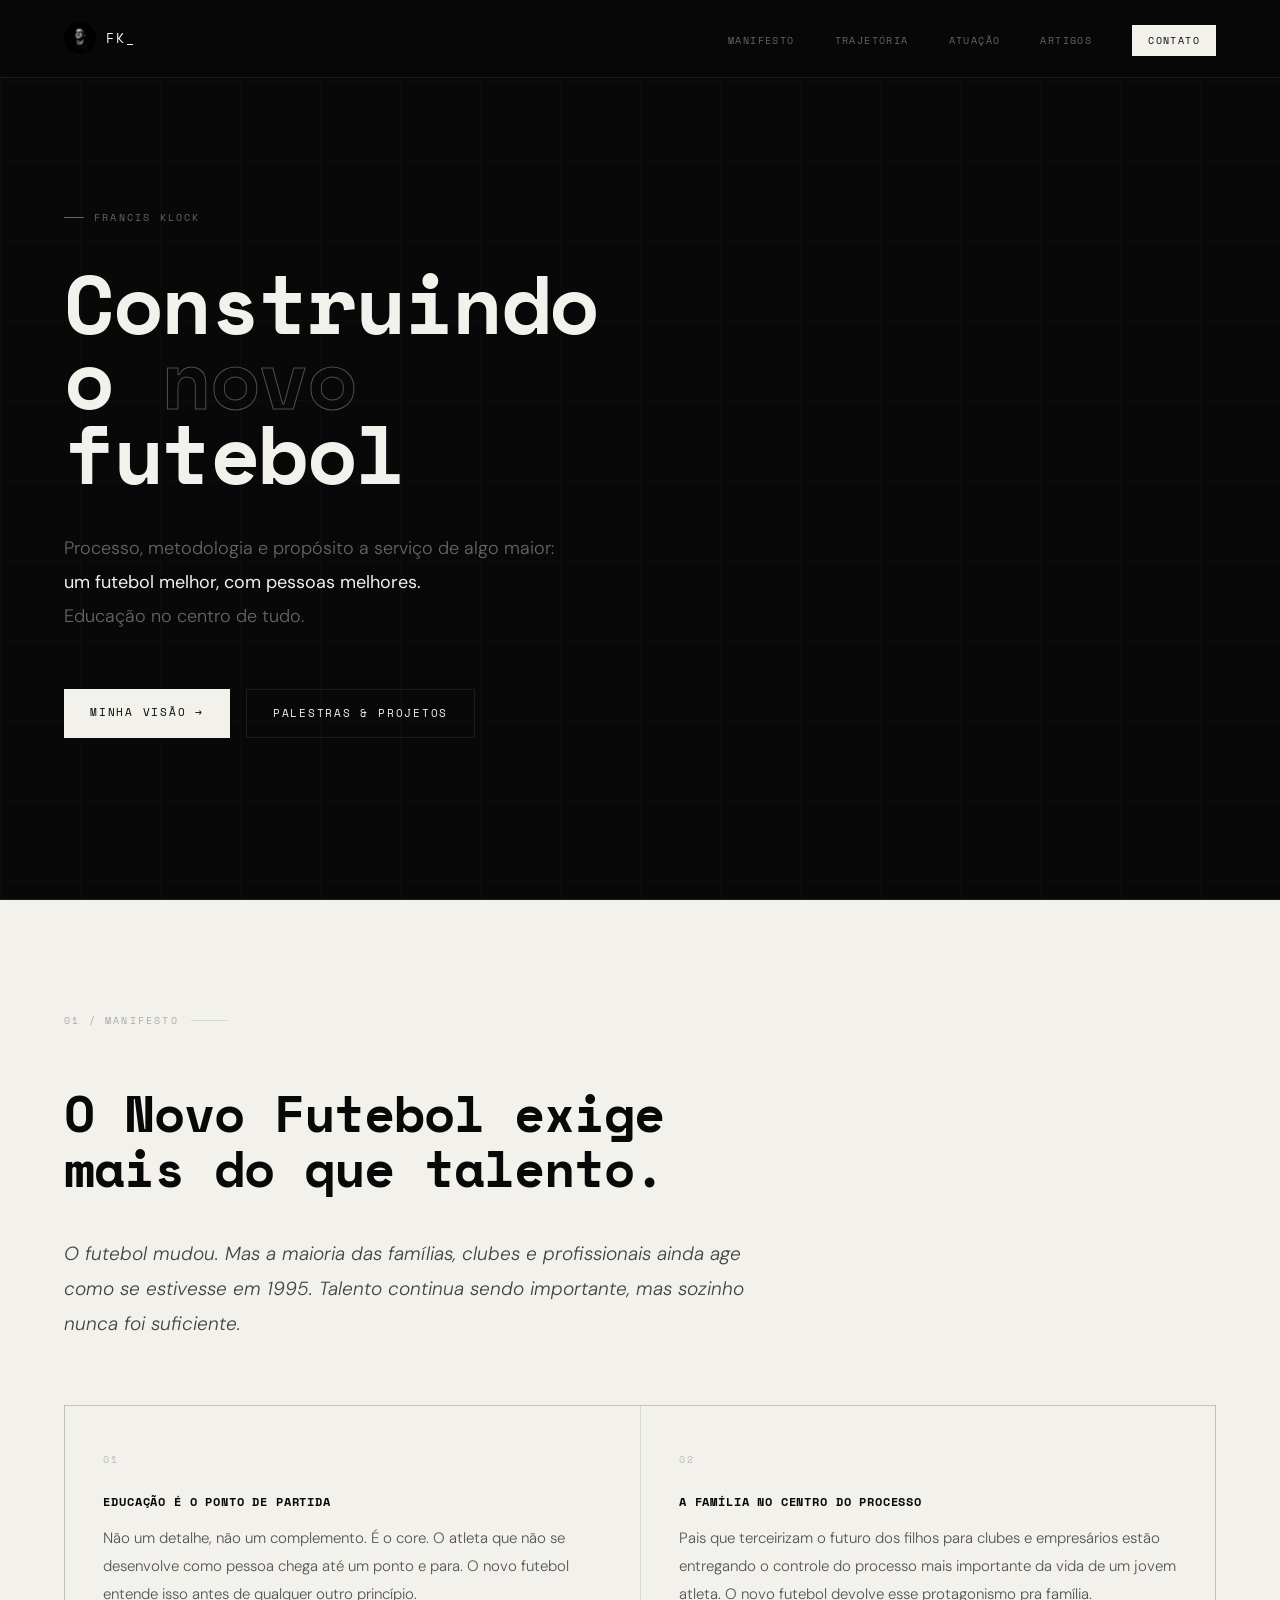
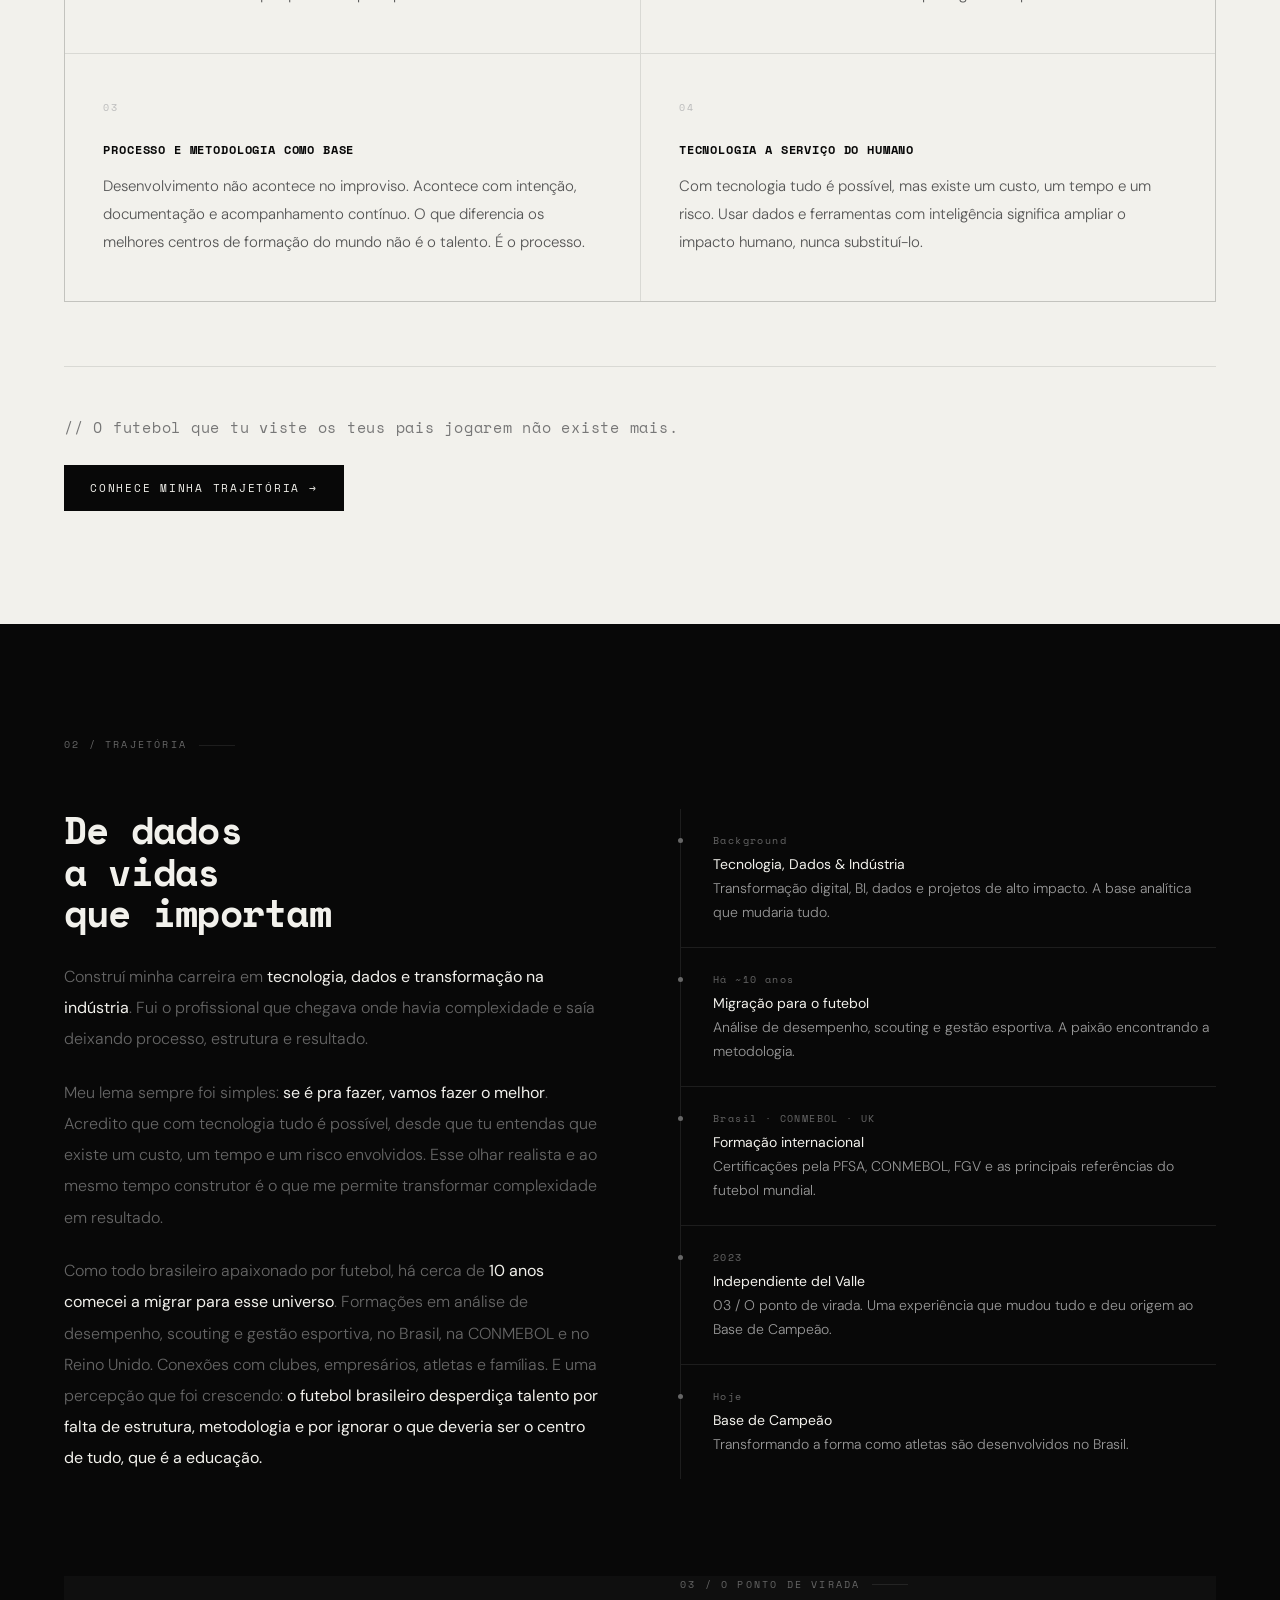
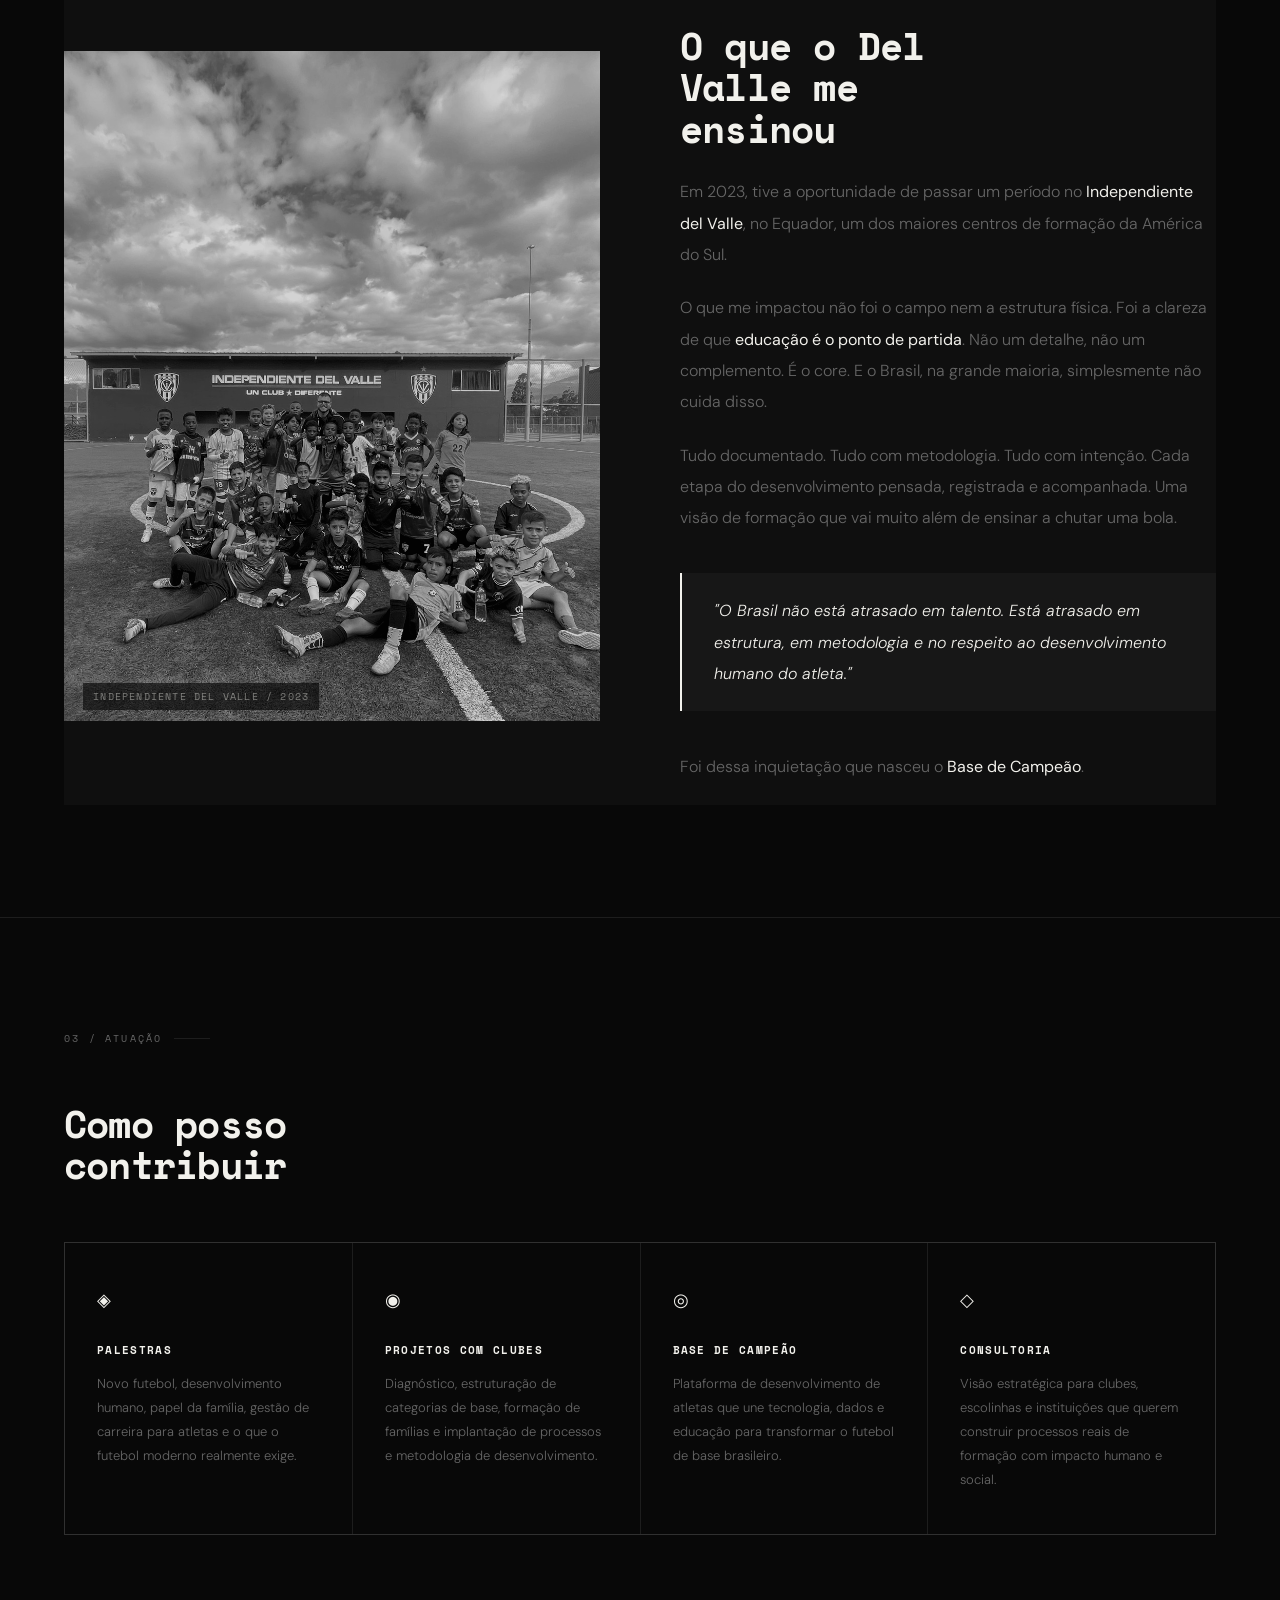
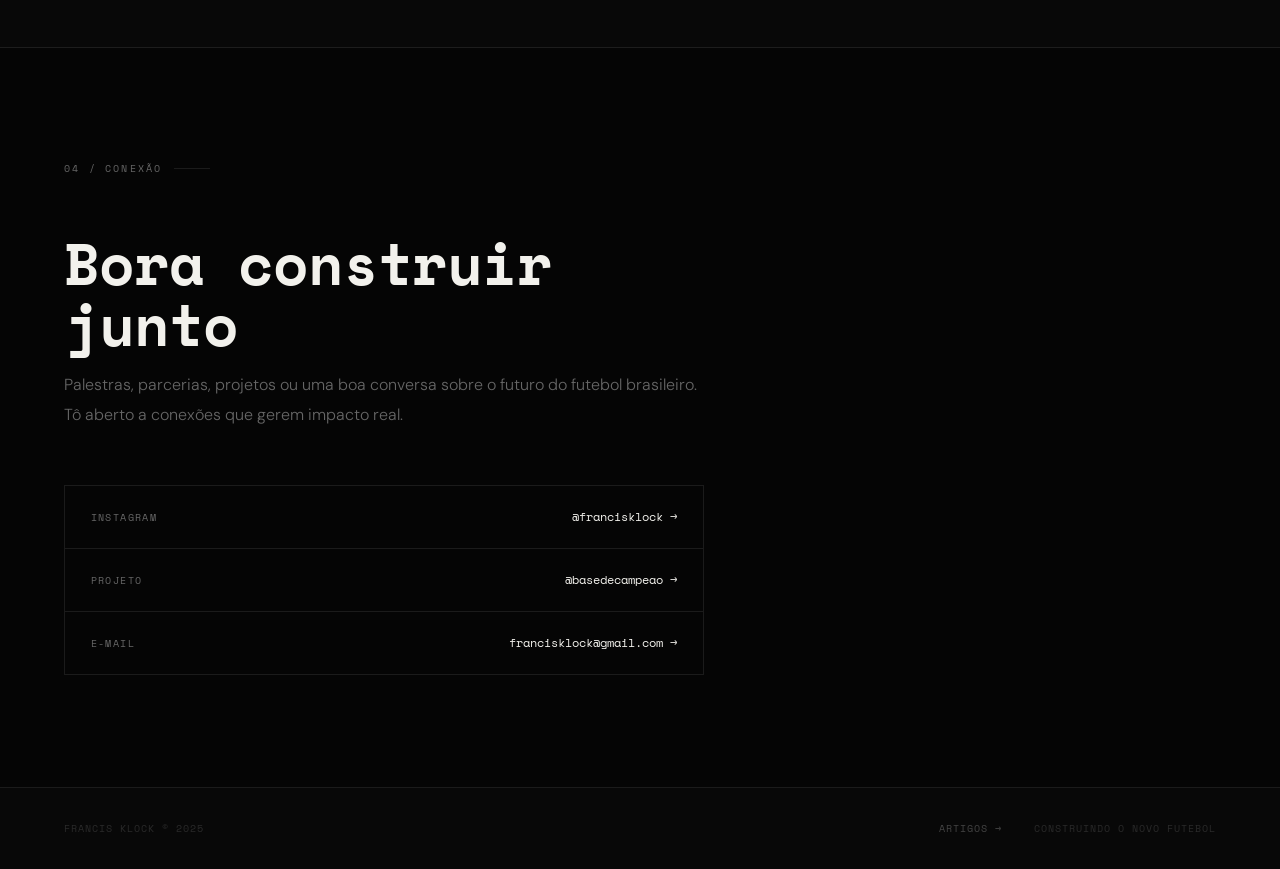
==== index.html @ 076a30e1 "Add files via upload" ====
<!DOCTYPE html>
<html lang="pt-BR">
<head>
<meta charset="UTF-8">
<meta name="description" content="Francis Klock é referência em Novo Futebol, desenvolvimento de atletas e categorias de base no Brasil. Palestrante, consultor e fundador do Base de Campeão.">
<meta name="keywords" content="novo futebol, futebol de base, categorias de base, desenvolvimento de atletas, formação de atletas, futebol base brasil, Base de Campeão, Francis Klock, palestrante futebol, consultor futebol base">
<meta name="author" content="Francis Klock">
<meta name="robots" content="index, follow">
<meta name="language" content="pt-BR">
<link rel="canonical" href="https://francisklock.com">

<!-- Open Graph -->
<meta property="og:type" content="website">
<meta property="og:url" content="https://francisklock.com">
<meta property="og:title" content="Francis Klock | Novo Futebol, Categorias de Base e Desenvolvimento de Atletas">
<meta property="og:description" content="Referência em Novo Futebol no Brasil. Palestrante, consultor e fundador do Base de Campeão. Processo, metodologia e educação no centro da formação de atletas.">
<meta property="og:locale" content="pt_BR">
<meta property="og:site_name" content="Francis Klock">

<!-- Twitter Card -->
<meta name="twitter:card" content="summary_large_image">
<meta name="twitter:title" content="Francis Klock | Novo Futebol">
<meta name="twitter:description" content="Referência em Novo Futebol no Brasil. Palestrante, consultor e fundador do Base de Campeão.">
<meta name="twitter:site" content="@francisklock">

<!-- Schema.org structured data -->
<script type="application/ld+json">
{
  "@context": "https://schema.org",
  "@type": "Person",
  "name": "Francis Klock",
  "url": "https://francisklock.com",
  "sameAs": [
    "https://www.instagram.com/francisklock",
    "https://www.instagram.com/basedecampeao"
  ],
  "jobTitle": "Especialista em Novo Futebol e Desenvolvimento de Atletas",
  "description": "Referência em Novo Futebol, categorias de base e formação de atletas no Brasil. Fundador do Base de Campeão.",
  "knowsAbout": [
    "Novo Futebol",
    "Futebol de Base",
    "Categorias de Base",
    "Desenvolvimento de Atletas",
    "Formação Humana no Esporte",
    "Tecnologia no Futebol",
    "Scouting",
    "Análise de Desempenho"
  ],
  "founder": {
    "@type": "Organization",
    "name": "Base de Campeão",
    "url": "https://www.instagram.com/basedecampeao"
  }
}
</script>
<meta name="viewport" content="width=device-width, initial-scale=1.0">
<title>Francis Klock | Novo Futebol, Categorias de Base e Desenvolvimento de Atletas</title>
<link rel="icon" type="image/png" href="[data-uri]">
<link href="https://fonts.googleapis.com/css2?family=Space+Mono:wght@400;700&family=DM+Sans:ital,wght@0,300;0,400;0,500;1,300&display=swap" rel="stylesheet">
<style>
*,*::before,*::after{margin:0;padding:0;box-sizing:border-box}
:root{
  --black:#080808;--off:#0f0f0f;--white:#f2f1ec;
  --gray:#666;--lgray:#999;--border:rgba(242,241,236,0.09);
  --mono:"Space Mono",monospace;--sans:"DM Sans",sans-serif
}
html{scroll-behavior:smooth}
body{background:var(--black);color:var(--white);font-family:var(--sans);font-weight:300;line-height:1.7;overflow-x:hidden}

/* NAV */
nav{position:fixed;top:0;left:0;right:0;z-index:100;display:flex;justify-content:space-between;align-items:center;padding:1.4rem 4rem;border-bottom:0.5px solid var(--border);backdrop-filter:blur(16px);background:rgba(8,8,8,0.9)}
.nav-logo{font-family:var(--mono);font-size:13px;letter-spacing:0.15em;color:var(--white);text-decoration:none}
.nav-links{display:flex;gap:2.5rem;list-style:none}
.nav-links a{font-family:var(--mono);font-size:10px;letter-spacing:0.14em;color:var(--gray);text-decoration:none;text-transform:uppercase;transition:color 0.2s}
.nav-links a:hover{color:var(--white)}
.nav-cta{font-family:var(--mono);font-size:10px;letter-spacing:0.14em;text-transform:uppercase;color:var(--black) !important;background:var(--white);padding:8px 16px;text-decoration:none;transition:opacity 0.2s}
.nav-cta:hover{opacity:0.85 !important}

/* HERO */
#hero{min-height:100vh;display:flex;flex-direction:column;justify-content:center;padding:8rem 4rem 5rem;border-bottom:0.5px solid var(--border);position:relative;overflow:hidden}
.hero-left{position:relative;z-index:2;max-width:780px}
.hero-tag{font-family:var(--mono);font-size:10px;letter-spacing:0.22em;color:var(--gray);text-transform:uppercase;margin-bottom:2.5rem;display:flex;align-items:center;gap:10px}
.hero-tag::before{content:"";display:inline-block;width:20px;height:0.5px;background:var(--gray)}
h1{font-family:var(--mono);font-size:clamp(3.2rem,6.5vw,7rem);font-weight:700;line-height:0.9;letter-spacing:-0.03em;margin-bottom:2.5rem}
h1 em{font-style:normal;color:transparent;-webkit-text-stroke:1px rgba(242,241,236,0.3)}
.hero-sub{font-size:18px;color:var(--gray);line-height:1.9;max-width:560px;margin-bottom:3.5rem}
.hero-sub strong{color:var(--white);font-weight:400}
.hero-actions{display:flex;gap:1rem;flex-wrap:wrap}
.btn-primary{font-family:var(--mono);font-size:11px;letter-spacing:0.16em;text-transform:uppercase;color:var(--black);background:var(--white);padding:14px 26px;text-decoration:none;transition:opacity 0.2s}
.btn-primary:hover{opacity:0.85}
.btn-secondary{font-family:var(--mono);font-size:11px;letter-spacing:0.16em;text-transform:uppercase;color:var(--white);background:transparent;padding:14px 26px;text-decoration:none;border:0.5px solid var(--border);transition:border-color 0.2s}
.btn-secondary:hover{border-color:rgba(242,241,236,0.35)}
.hero-grid-bg{position:absolute;top:0;left:0;right:0;bottom:0;opacity:0.035;background-image:linear-gradient(rgba(242,241,236,0.5) 1px,transparent 1px),linear-gradient(90deg,rgba(242,241,236,0.5) 1px,transparent 1px);background-size:80px 80px;z-index:1}

/* SECTIONS */
section{padding:7rem 4rem;border-bottom:0.5px solid var(--border)}
.label{font-family:var(--mono);font-size:10px;letter-spacing:0.22em;text-transform:uppercase;color:var(--gray);margin-bottom:3.5rem;display:flex;align-items:center;gap:12px}
.label::after{content:"";flex:0 0 36px;height:0.5px;background:var(--border)}
h2{font-family:var(--mono);font-size:clamp(1.8rem,3vw,2.8rem);font-weight:700;line-height:1.08;letter-spacing:-0.02em;color:var(--white)}

/* MANIFESTO */
#manifesto{background:var(--white);color:var(--black)}
#manifesto .label{color:#aaa}
#manifesto .label::after{background:rgba(0,0,0,0.1)}
#manifesto h2{color:var(--black);font-size:clamp(2rem,4vw,3.8rem);max-width:700px;margin-bottom:2.5rem}
.manifesto-lead{font-size:19px;color:#444;line-height:1.85;max-width:680px;margin-bottom:4rem;font-style:italic}
.manifesto-grid{display:grid;grid-template-columns:repeat(2,1fr);gap:1px;background:rgba(0,0,0,0.1);border:0.5px solid rgba(0,0,0,0.1)}
.m-item{background:var(--white);padding:2.8rem 2.4rem}
.m-item-num{font-family:var(--mono);font-size:10px;letter-spacing:0.18em;color:#bbb;margin-bottom:1.5rem}
.m-item-title{font-family:var(--mono);font-size:12px;font-weight:700;color:var(--black);margin-bottom:0.8rem;letter-spacing:0.07em;text-transform:uppercase}
.m-item-text{font-size:15px;color:#555;line-height:1.85}
.manifesto-cta{margin-top:4rem;padding-top:3rem;border-top:0.5px solid rgba(0,0,0,0.1)}
.manifesto-cta p{font-size:15px;color:#777;margin-bottom:1.5rem;font-family:var(--mono);letter-spacing:0.05em}
.btn-dark{font-family:var(--mono);font-size:11px;letter-spacing:0.16em;text-transform:uppercase;color:var(--white);background:var(--black);padding:14px 26px;text-decoration:none;display:inline-block;transition:opacity 0.2s}
.btn-dark:hover{opacity:0.8}

/* HISTORIA */
#historia .outer{display:grid;grid-template-columns:1fr 1fr;gap:5rem;align-items:start}
#historia p{font-size:16px;color:var(--gray);line-height:1.95;margin-bottom:1.4rem}
#historia p strong{color:var(--white);font-weight:400}
.timeline{display:flex;flex-direction:column;border-left:0.5px solid var(--border)}
.tl-item{padding:1.4rem 0 1.4rem 2rem;position:relative;border-bottom:0.5px solid var(--border)}
.tl-item:last-child{border-bottom:none}
.tl-item::before{content:"";position:absolute;left:-3px;top:1.8rem;width:5px;height:5px;background:var(--gray);border-radius:50%}
.tl-year{font-family:var(--mono);font-size:10px;letter-spacing:0.14em;color:var(--gray);margin-bottom:0.3rem}
.tl-text{font-size:14px;color:var(--lgray);line-height:1.7}
.tl-text strong{color:var(--white);font-weight:400}

/* DEL VALLE */
#delvalle{background:var(--off)}
#delvalle .inner{display:grid;grid-template-columns:1fr 1fr;gap:5rem;align-items:center}
#delvalle p{font-size:16px;color:var(--gray);line-height:1.95;margin-bottom:1.4rem}
#delvalle p strong{color:var(--white);font-weight:400}
.photo-wrap{position:relative;overflow:hidden}
.photo-wrap img{width:100%;aspect-ratio:4/5;object-fit:cover;object-position:center;filter:grayscale(100%) contrast(1.08);opacity:0.82}
.photo-caption{position:absolute;bottom:1.2rem;left:1.2rem;font-family:var(--mono);font-size:10px;letter-spacing:0.12em;color:rgba(242,241,236,0.45);text-transform:uppercase;background:rgba(8,8,8,0.65);padding:5px 10px}
.quote-block{border-left:2px solid var(--white);padding:1.4rem 2rem;margin:2.5rem 0;background:rgba(242,241,236,0.03)}
.quote-block p{font-size:17px;color:var(--white) !important;line-height:1.75;font-style:italic;margin:0 !important}

/* ATUAÇÃO */
#atuacao .cards{display:grid;grid-template-columns:repeat(4,1fr);gap:1px;background:var(--border);border:0.5px solid var(--border);margin-top:3.5rem}
.card{background:var(--black);padding:2.6rem 2rem;transition:background 0.2s}
.card:hover{background:var(--off)}
.card-ico{font-size:18px;margin-bottom:1.6rem}
.card-title{font-family:var(--mono);font-size:11px;font-weight:700;letter-spacing:0.12em;text-transform:uppercase;color:var(--white);margin-bottom:0.8rem}
.card-text{font-size:13px;color:var(--gray);line-height:1.85}

/* ARTIGOS */
#artigos .inner-top{display:flex;justify-content:space-between;align-items:flex-end;margin-bottom:3.5rem}
#artigos .inner-top h2{margin:0}
.articles-grid{display:grid;grid-template-columns:repeat(3,1fr);gap:1px;background:var(--border);border:0.5px solid var(--border)}
.article-card{background:var(--black);padding:2.4rem 2rem;transition:background 0.2s;text-decoration:none;display:block}
.article-card:hover{background:var(--off)}
.article-tag{font-family:var(--mono);font-size:10px;letter-spacing:0.14em;text-transform:uppercase;color:var(--gray);margin-bottom:1.2rem}
.article-title{font-family:var(--mono);font-size:13px;font-weight:700;color:var(--white);line-height:1.4;margin-bottom:1rem;letter-spacing:-0.01em}
.article-excerpt{font-size:13px;color:var(--gray);line-height:1.8}
.article-footer{display:flex;justify-content:space-between;align-items:center;margin-top:1.5rem;padding-top:1.2rem;border-top:0.5px solid var(--border)}
.article-date{font-family:var(--mono);font-size:10px;color:var(--gray);letter-spacing:0.1em}
.article-arrow{font-size:14px;color:var(--gray)}
.articles-empty{grid-column:1/-1;padding:4rem 2rem;text-align:center}
.articles-empty p{font-family:var(--mono);font-size:11px;letter-spacing:0.14em;color:var(--gray);text-transform:uppercase;margin-bottom:1.5rem}
.btn-outline{font-family:var(--mono);font-size:11px;letter-spacing:0.16em;text-transform:uppercase;color:var(--white);border:0.5px solid var(--border);padding:12px 22px;text-decoration:none;display:inline-block;transition:border-color 0.2s}
.btn-outline:hover{border-color:rgba(242,241,236,0.35)}

/* CONTATO */
#contato{background:#050505}
#contato .inner{max-width:640px}
#contato h2{font-size:clamp(2.2rem,4.5vw,4rem);margin-bottom:1rem;line-height:1.05}
#contato .sub{font-size:16px;color:var(--gray);margin-bottom:3.5rem;line-height:1.85}
.links-box{border:0.5px solid var(--border)}
.c-link{display:flex;justify-content:space-between;align-items:center;padding:1.3rem 1.6rem;border-bottom:0.5px solid var(--border);text-decoration:none;transition:background 0.15s}
.c-link:last-child{border-bottom:none}
.c-link:hover{background:rgba(242,241,236,0.04)}
.c-label{font-family:var(--mono);font-size:10px;letter-spacing:0.14em;text-transform:uppercase;color:var(--gray)}
.c-val{font-family:var(--mono);font-size:12px;color:var(--white);display:flex;align-items:center;gap:8px}

/* FOOTER */
footer{padding:2rem 4rem;display:flex;justify-content:space-between;align-items:center}
footer p{font-family:var(--mono);font-size:10px;letter-spacing:0.1em;color:#2a2a2a;text-transform:uppercase}

/* TERMINAL */
.terminal{background:#0d0d0d;border:0.5px solid var(--border);padding:2rem;font-family:var(--mono);font-size:12px;line-height:2.1}
.t-line{display:flex;gap:1rem}
.t-p{color:#2a2a2a}.t-c{color:#555}.t-o{color:var(--gray);padding-left:1.2rem}.t-hi{color:var(--white)}
@keyframes blink{0%,100%{opacity:1}50%{opacity:0}}
.cursor{display:inline-block;width:2px;height:1em;background:var(--white);vertical-align:middle;animation:blink 1s step-end infinite;margin-left:3px}

/* ANIMATIONS */
@keyframes fadeUp{from{opacity:0;transform:translateY(22px)}to{opacity:1;transform:translateY(0)}}
.fu{opacity:0;animation:fadeUp 0.75s ease forwards}
.d1{animation-delay:0.1s}.d2{animation-delay:0.28s}.d3{animation-delay:0.45s}.d4{animation-delay:0.6s}.d5{animation-delay:0.75s}
</style>
</head>
<body>

<!-- NAV -->
<nav>
  <a href="#" class="nav-logo" style="display:flex;align-items:center;gap:10px"><img src="[data-uri]" style="width:32px;height:32px;border-radius:50%;object-fit:cover;filter:grayscale(100%)" alt="Francis Klock | Especialista em Novo Futebol e Categorias de Base">FK_</a>
  <ul class="nav-links">
    <li><a href="#manifesto">Manifesto</a></li>
    <li><a href="#historia">Trajetória</a></li>
    <li><a href="#atuacao">Atuação</a></li>
    <li><a href="artigos.html" target="_blank">Artigos</a></li>
    <li><a href="#contato" class="nav-cta">Contato</a></li>
  </ul>
</nav>

<!-- HERO -->
<section id="hero">
  <div class="hero-grid-bg"></div>
  <div class="hero-left">
    <div class="hero-tag fu d1">Francis Klock</div>
    <h1 class="fu d2">Construindo<br>o <em>novo</em><br>futebol<span style="position:absolute;opacity:0;pointer-events:none;font-size:0"> | categorias de base | futebol de base | desenvolvimento de atletas</span></h1>
    <p class="hero-sub fu d3">
      Processo, metodologia e propósito a serviço de algo maior:<br>
      <strong>um futebol melhor, com pessoas melhores.</strong><br>
      Educação no centro de tudo.
    </p>
    <div class="hero-actions fu d4">
      <a href="#manifesto" class="btn-primary">Minha visão &rarr;</a>
      <a href="#contato" class="btn-secondary">Palestras & Projetos</a>
    </div>
  </div>
  </section>

<!-- MANIFESTO -->
<section id="manifesto" aria-label="Manifesto do Novo Futebol">
  <div class="label">01 / Manifesto</div>
  <h2>O Novo Futebol exige<br>mais do que talento.</h2>
  <p class="manifesto-lead">O futebol mudou. Mas a maioria das famílias, clubes e profissionais ainda age como se estivesse em 1995. Talento continua sendo importante, mas sozinho nunca foi suficiente.</p>
  <div class="manifesto-grid">
    <div class="m-item">
      <div class="m-item-num">01</div>
      <div class="m-item-title">Educação é o ponto de partida</div>
      <div class="m-item-text">Não um detalhe, não um complemento. É o core. O atleta que não se desenvolve como pessoa chega até um ponto e para. O novo futebol entende isso antes de qualquer outro princípio.</div>
    </div>
    <div class="m-item">
      <div class="m-item-num">02</div>
      <div class="m-item-title">A família no centro do processo</div>
      <div class="m-item-text">Pais que terceirizam o futuro dos filhos para clubes e empresários estão entregando o controle do processo mais importante da vida de um jovem atleta. O novo futebol devolve esse protagonismo pra família.</div>
    </div>
    <div class="m-item">
      <div class="m-item-num">03</div>
      <div class="m-item-title">Processo e metodologia como base</div>
      <div class="m-item-text">Desenvolvimento não acontece no improviso. Acontece com intenção, documentação e acompanhamento contínuo. O que diferencia os melhores centros de formação do mundo não é o talento. É o processo.</div>
    </div>
    <div class="m-item">
      <div class="m-item-num">04</div>
      <div class="m-item-title">Tecnologia a serviço do humano</div>
      <div class="m-item-text">Com tecnologia tudo é possível, mas existe um custo, um tempo e um risco. Usar dados e ferramentas com inteligência significa ampliar o impacto humano, nunca substituí-lo.</div>
    </div>
  </div>
  <div class="manifesto-cta">
    <p>// O futebol que tu viste os teus pais jogarem não existe mais.</p>
    <a href="#historia" class="btn-dark">Conhece minha trajetória &rarr;</a>
  </div>
</section>

<!-- HISTÓRIA -->
<section id="historia" aria-label="Trajetória de Francis Klock no futebol de base">
  <div class="label">02 / Trajetória</div>
  <div class="outer">
    <div>
      <h2>De dados<br>a vidas<br>que importam</h2>
      <br>
      <p>Construí minha carreira em <strong>tecnologia, dados e transformação na indústria</strong>. Fui o profissional que chegava onde havia complexidade e saía deixando processo, estrutura e resultado.</p>
      <p>Meu lema sempre foi simples: <strong>se é pra fazer, vamos fazer o melhor</strong>. Acredito que com tecnologia tudo é possível, desde que tu entendas que existe um custo, um tempo e um risco envolvidos. Esse olhar realista e ao mesmo tempo construtor é o que me permite transformar complexidade em resultado.</p>
      <p>Como todo brasileiro apaixonado por futebol, há cerca de <strong>10 anos comecei a migrar para esse universo</strong>. Formações em análise de desempenho, scouting e gestão esportiva, no Brasil, na CONMEBOL e no Reino Unido. Conexões com clubes, empresários, atletas e famílias. E uma percepção que foi crescendo: <strong>o futebol brasileiro desperdiça talento por falta de estrutura, metodologia e por ignorar o que deveria ser o centro de tudo, que é a educação.</strong></p>
    </div>
    <div>
      <div class="timeline">
        <div class="tl-item">
          <div class="tl-year">Background</div>
          <div class="tl-text"><strong>Tecnologia, Dados & Indústria</strong><br>Transformação digital, BI, dados e projetos de alto impacto. A base analítica que mudaria tudo.</div>
        </div>
        <div class="tl-item">
          <div class="tl-year">Há ~10 anos</div>
          <div class="tl-text"><strong>Migração para o futebol</strong><br>Análise de desempenho, scouting e gestão esportiva. A paixão encontrando a metodologia.</div>
        </div>
        <div class="tl-item">
          <div class="tl-year">Brasil · CONMEBOL · UK</div>
          <div class="tl-text"><strong>Formação internacional</strong><br>Certificações pela PFSA, CONMEBOL, FGV e as principais referências do futebol mundial.</div>
        </div>
        <div class="tl-item">
          <div class="tl-year">2023</div>
          <div class="tl-text"><strong>Independiente del Valle</strong><br>03 / O ponto de virada. Uma experiência que mudou tudo e deu origem ao Base de Campeão.</div>
        </div>
        <div class="tl-item">
          <div class="tl-year">Hoje</div>
          <div class="tl-text"><strong>Base de Campeão</strong><br>Transformando a forma como atletas são desenvolvidos no Brasil.</div>
        </div>
      </div>
    </div>
  </div>

  <!-- DEL VALLE dentro de história -->
  <div style="margin-top:5rem" id="delvalle">
    <div style="display:grid;grid-template-columns:1fr 1fr;gap:5rem;align-items:center">
      <div class="photo-wrap">
        <img src="[data-uri]" alt="Francis Klock no Independiente del Valle 2023 | Referência em futebol de base e categorias de base">
        <div class="photo-caption">Independiente del Valle / 2023</div>
      </div>
      <div>
        <div class="label" style="margin-bottom:2rem">03 / O ponto de virada</div>
        <h2>O que o Del<br>Valle me<br>ensinou</h2>
        <br>
        <p>Em 2023, tive a oportunidade de passar um período no <strong>Independiente del Valle</strong>, no Equador, um dos maiores centros de formação da América do Sul.</p>
        <p>O que me impactou não foi o campo nem a estrutura física. Foi a clareza de que <strong>educação é o ponto de partida</strong>. Não um detalhe, não um complemento. É o core. E o Brasil, na grande maioria, simplesmente não cuida disso.</p>
        <p>Tudo documentado. Tudo com metodologia. Tudo com intenção. Cada etapa do desenvolvimento pensada, registrada e acompanhada. Uma visão de formação que vai muito além de ensinar a chutar uma bola.</p>
        <div class="quote-block">
          <p>"O Brasil não está atrasado em talento. Está atrasado em estrutura, em metodologia e no respeito ao desenvolvimento humano do atleta."</p>
        </div>
        <p>Foi dessa inquietação que nasceu o <strong>Base de Campeão</strong>.</p>
      </div>
    </div>
  </div>
</section>

<!-- ATUAÇÃO -->
<section id="atuacao" aria-label="Atuação em categorias de base e novo futebol">
  <div class="label">03 / Atuação</div>
  <h2>Como posso<br>contribuir</h2>
  <div class="cards">
    <div class="card">
      <div class="card-ico">◈</div>
      <div class="card-title">Palestras</div>
      <div class="card-text">Novo futebol, desenvolvimento humano, papel da família, gestão de carreira para atletas e o que o futebol moderno realmente exige.</div>
    </div>
    <div class="card">
      <div class="card-ico">◉</div>
      <div class="card-title">Projetos com Clubes</div>
      <div class="card-text">Diagnóstico, estruturação de categorias de base, formação de famílias e implantação de processos e metodologia de desenvolvimento.</div>
    </div>
    <div class="card">
      <div class="card-ico">◎</div>
      <div class="card-title">Base de Campeão</div>
      <div class="card-text">Plataforma de desenvolvimento de atletas que une tecnologia, dados e educação para transformar o futebol de base brasileiro.</div>
    </div>
    <div class="card">
      <div class="card-ico">◇</div>
      <div class="card-title">Consultoria</div>
      <div class="card-text">Visão estratégica para clubes, escolinhas e instituições que querem construir processos reais de formação com impacto humano e social.</div>
    </div>
  </div>
</section>



<!-- CONTATO -->
<section id="contato" aria-label="Contato Francis Klock">
  <div class="inner">
    <div class="label">04 / Conexão</div>
    <h2>Bora construir<br>junto</h2>
    <p class="sub">Palestras, parcerias, projetos ou uma boa conversa sobre o futuro do futebol brasileiro. Tô aberto a conexões que gerem impacto real.</p>
    <div class="links-box">
      <a href="https://www.instagram.com/francisklock/" class="c-link" target="_blank">
        <span class="c-label">Instagram</span>
        <span class="c-val">@francisklock &rarr;</span>
      </a>
      <a href="https://www.instagram.com/basedecampeao/" class="c-link" target="_blank">
        <span class="c-label">Projeto</span>
        <span class="c-val">@basedecampeao &rarr;</span>
      </a>
      <a href="mailto:francisklock@gmail.com" class="c-link">
        <span class="c-label">E-mail</span>
        <span class="c-val">francisklock@gmail.com &rarr;</span>
      </a>
    </div>
  </div>
</section>

<footer>
  <p>Francis Klock &copy; 2025</p>
  <div style="display:flex;gap:2rem;align-items:center">
    <a href="artigos.html" style="font-family:var(--mono);font-size:10px;letter-spacing:0.1em;color:#444;text-transform:uppercase;text-decoration:none;transition:color 0.2s" onmouseover="this.style.color='#f2f1ec'" onmouseout="this.style.color='#444'">Artigos &rarr;</a>
    <p>Construindo o novo futebol</p>
  </div>
</footer>

</body>
</html>
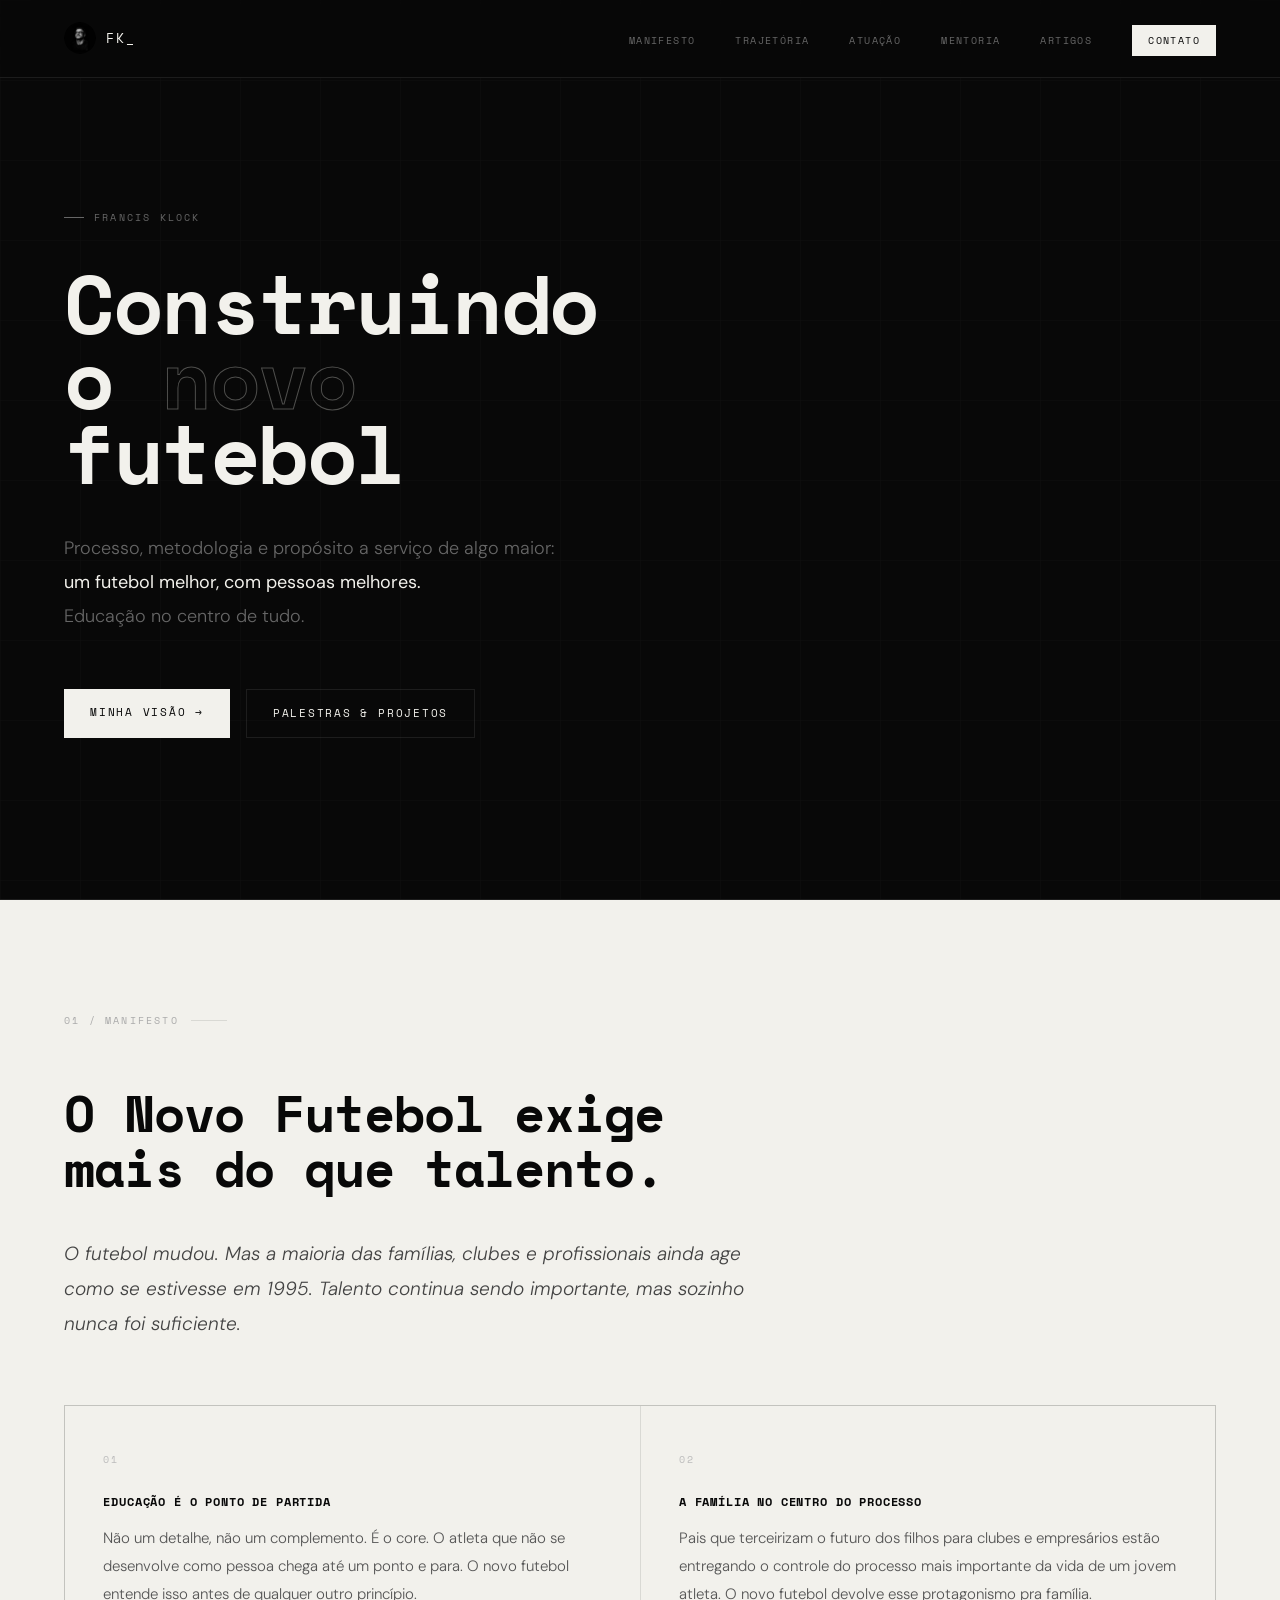
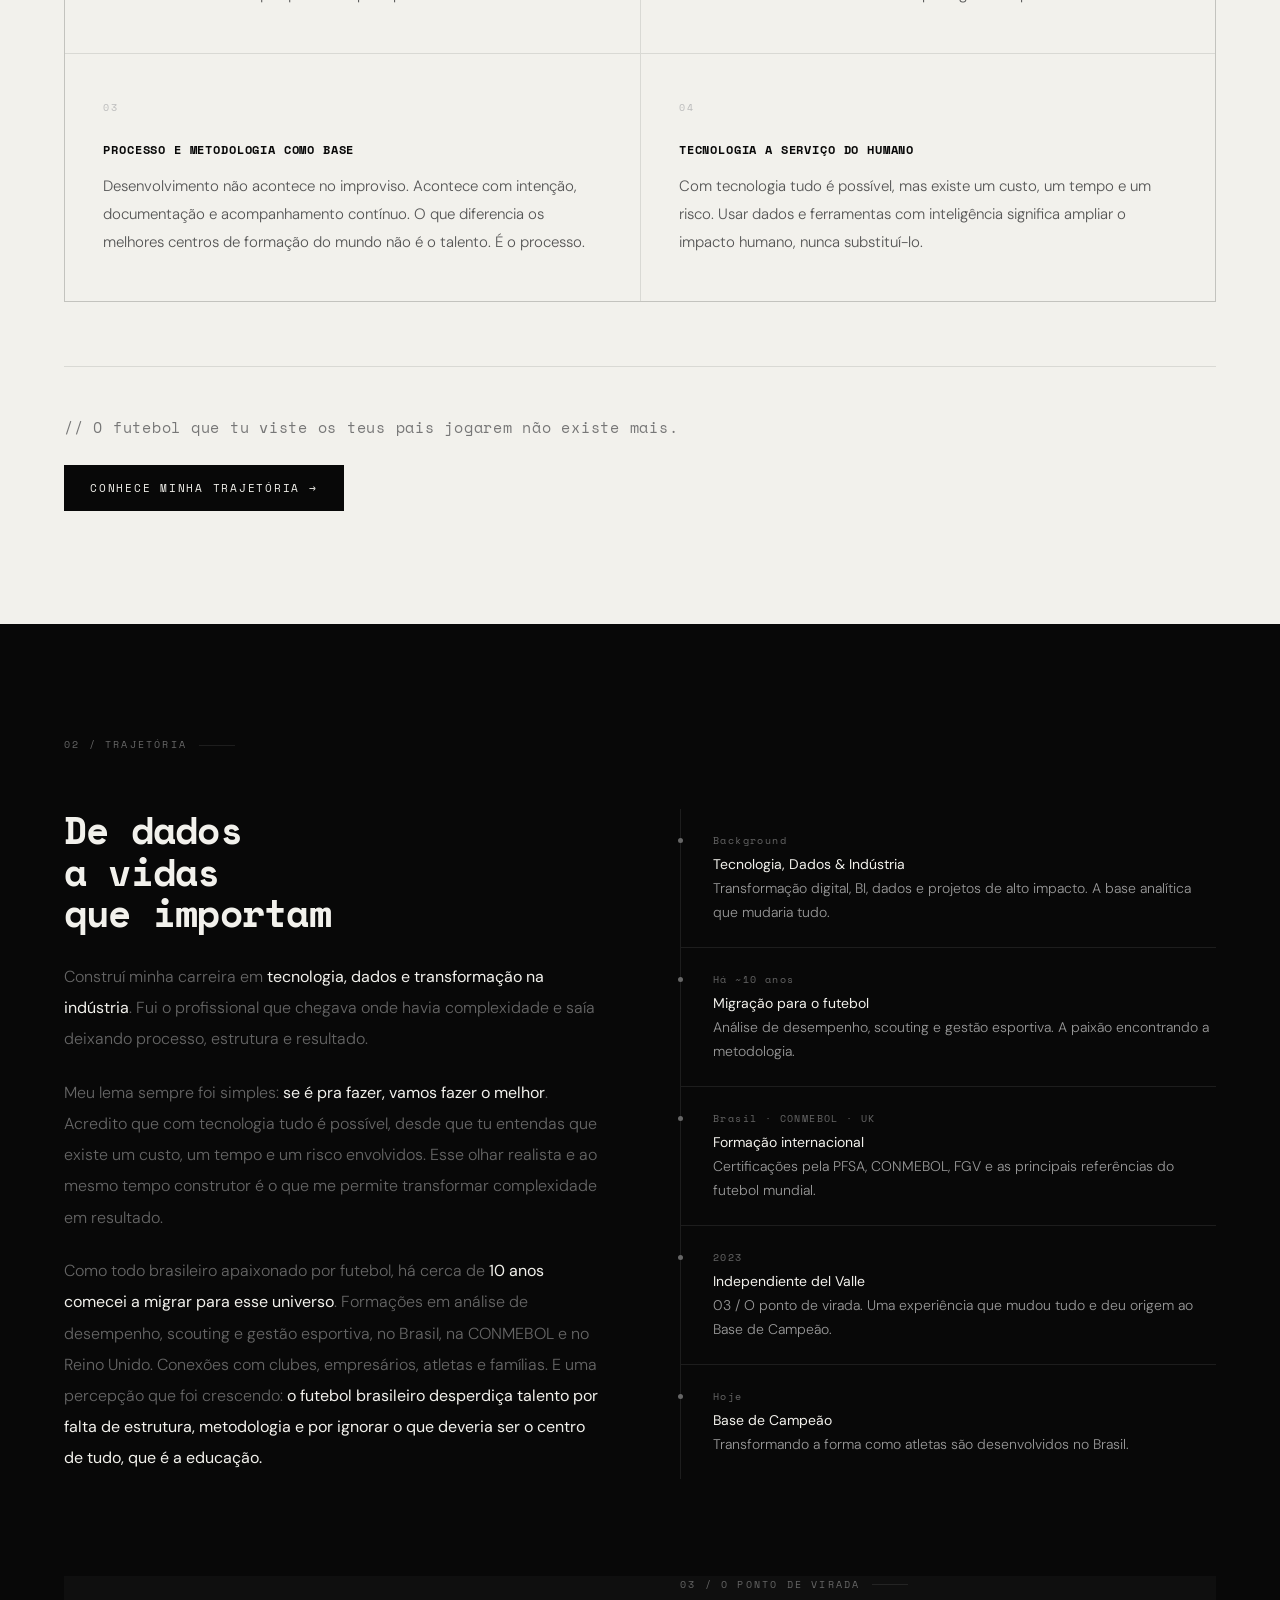
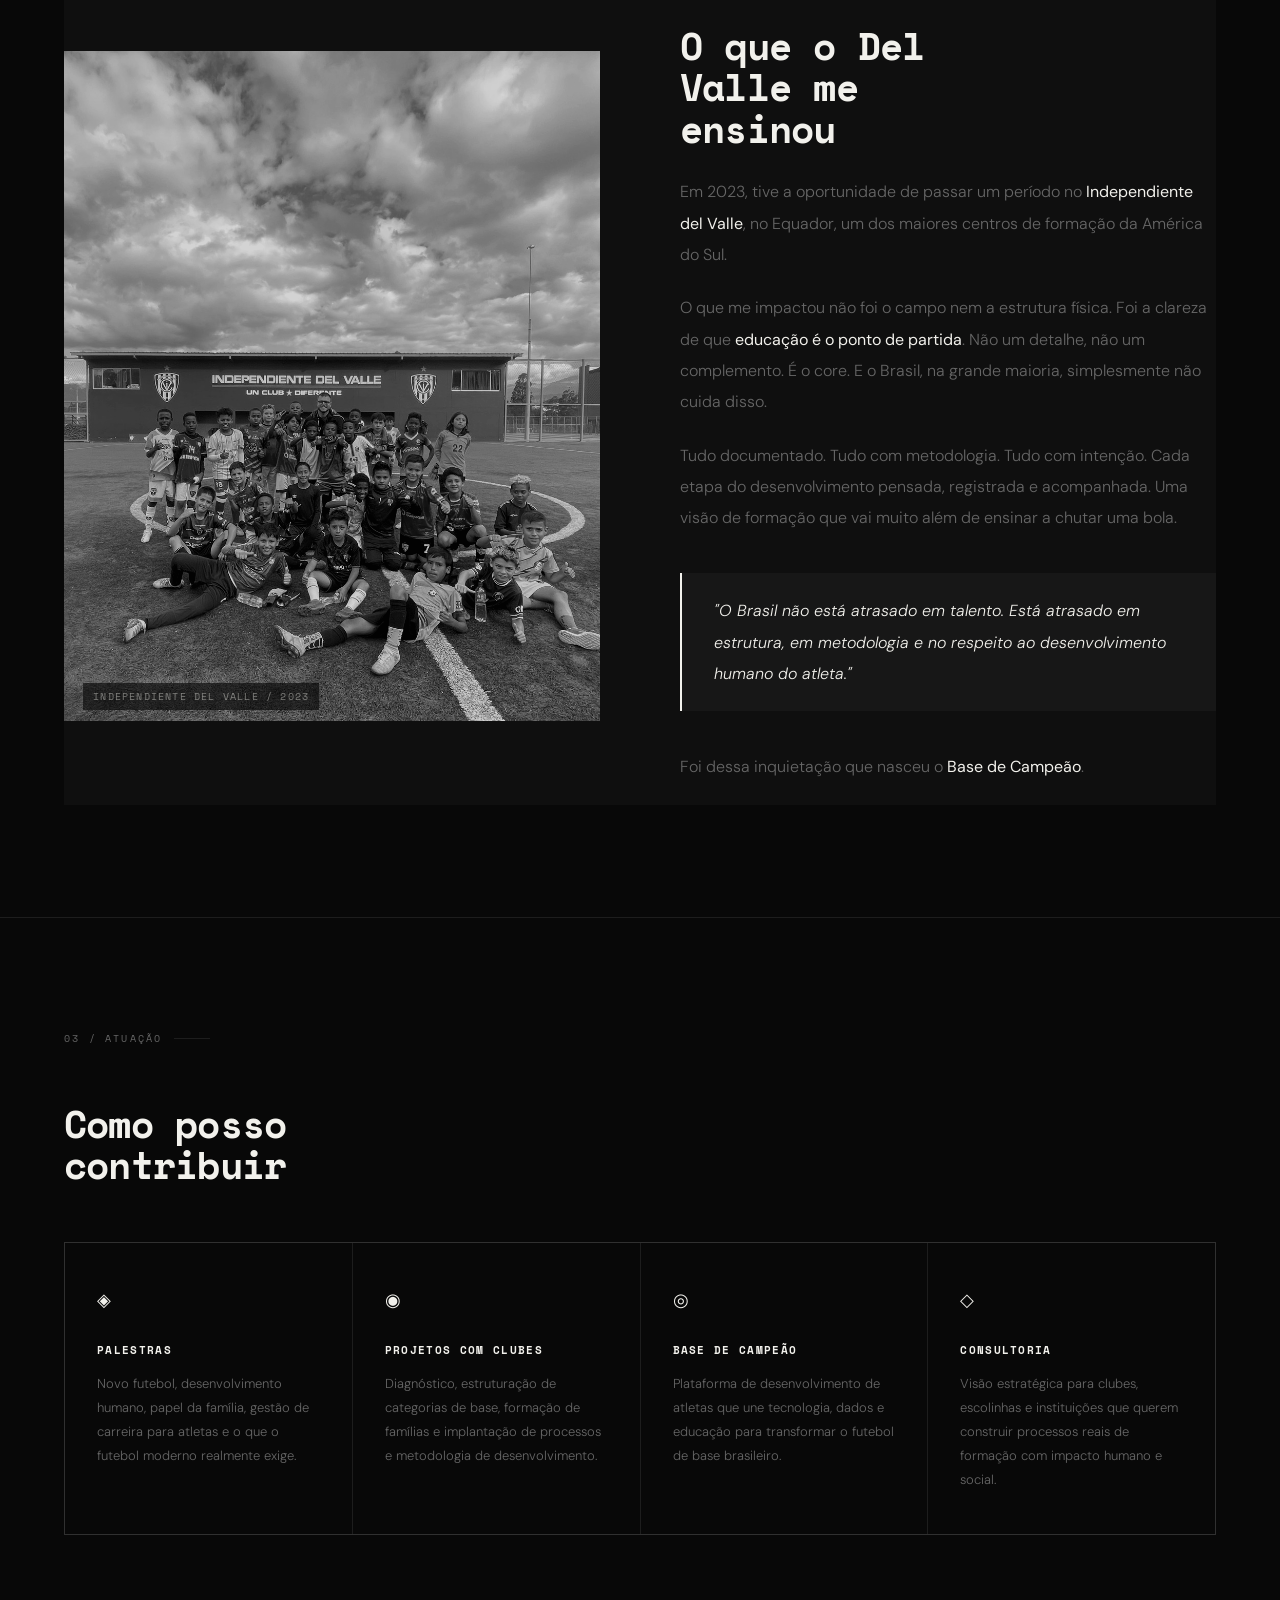
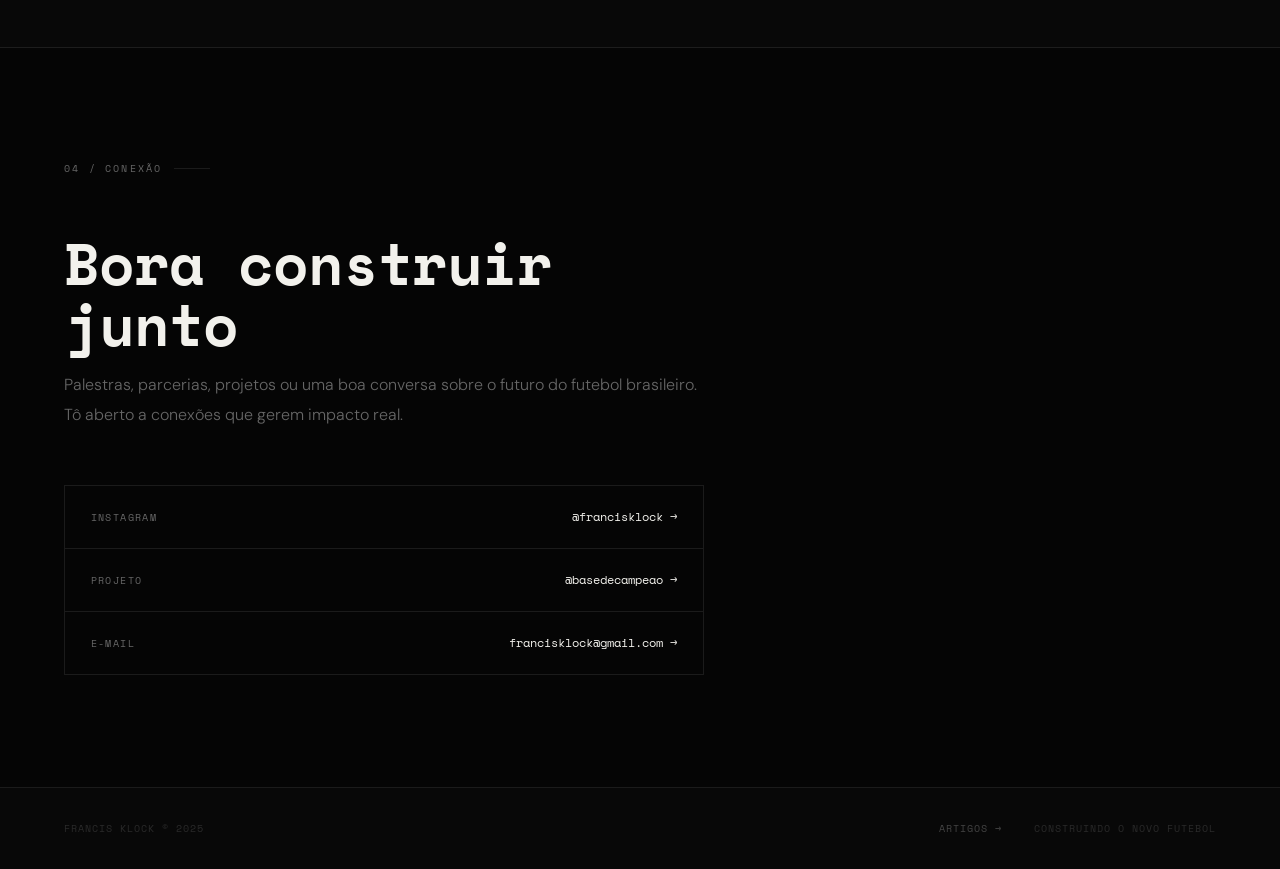
==== commit 7803d353: "Add files via upload" ====
--- a/index.html
+++ b/index.html
@@ -7,15 +7,19 @@
 <meta name="author" content="Francis Klock">
 <meta name="robots" content="index, follow">
 <meta name="language" content="pt-BR">
-<link rel="canonical" href="https://francisklock.com">
+<link rel="canonical" href="https://francisklock.com.br">
 
 <!-- Open Graph -->
 <meta property="og:type" content="website">
-<meta property="og:url" content="https://francisklock.com">
+<meta property="og:url" content="https://francisklock.com.br">
 <meta property="og:title" content="Francis Klock | Novo Futebol, Categorias de Base e Desenvolvimento de Atletas">
 <meta property="og:description" content="Referência em Novo Futebol no Brasil. Palestrante, consultor e fundador do Base de Campeão. Processo, metodologia e educação no centro da formação de atletas.">
 <meta property="og:locale" content="pt_BR">
 <meta property="og:site_name" content="Francis Klock">
+<meta property="og:image" content="https://francisklock.com.br/og-index.jpg">
+<meta property="og:image:width" content="1200">
+<meta property="og:image:height" content="630">
+<meta name="twitter:image" content="https://francisklock.com.br/og-index.jpg">
 
 <!-- Twitter Card -->
 <meta name="twitter:card" content="summary_large_image">
@@ -29,7 +33,7 @@
   "@context": "https://schema.org",
   "@type": "Person",
   "name": "Francis Klock",
-  "url": "https://francisklock.com",
+  "url": "https://francisklock.com.br",
   "sameAs": [
     "https://www.instagram.com/francisklock",
     "https://www.instagram.com/basedecampeao"
@@ -189,6 +193,73 @@
 @keyframes fadeUp{from{opacity:0;transform:translateY(22px)}to{opacity:1;transform:translateY(0)}}
 .fu{opacity:0;animation:fadeUp 0.75s ease forwards}
 .d1{animation-delay:0.1s}.d2{animation-delay:0.28s}.d3{animation-delay:0.45s}.d4{animation-delay:0.6s}.d5{animation-delay:0.75s}
+
+/* ===== MOBILE RESPONSIVE ===== */
+@media (max-width: 768px) {
+
+  /* NAV */
+  nav{padding:1.2rem 1.5rem}
+  .nav-links{gap:1.2rem}
+  .nav-links a{font-size:9px;letter-spacing:0.08em}
+  .nav-cta{padding:6px 10px;font-size:9px}
+
+  /* HERO */
+  #hero{min-height:100svh;padding:7rem 1.5rem 4rem;justify-content:flex-end}
+  .hero-left{max-width:100%}
+  h1{font-size:clamp(2.6rem,13vw,4rem);margin-bottom:2rem}
+  .hero-sub{font-size:15px;max-width:100%;margin-bottom:2.5rem}
+  .hero-actions{flex-direction:column;gap:0.8rem}
+  .btn-primary,.btn-secondary{text-align:center;padding:14px 20px;font-size:10px}
+
+  /* SECTIONS */
+  section{padding:4rem 1.5rem}
+  h2{font-size:clamp(1.6rem,8vw,2.2rem)}
+
+  /* MANIFESTO */
+  #manifesto{padding:4rem 1.5rem}
+  #manifesto h2{font-size:clamp(1.8rem,8vw,2.4rem);margin-bottom:1.5rem}
+  .manifesto-lead{font-size:16px;margin-bottom:3rem}
+  .manifesto-grid{grid-template-columns:1fr}
+  .m-item{padding:2rem 1.5rem}
+  .manifesto-cta{margin-top:3rem;padding-top:2rem}
+  .btn-dark{font-size:10px;padding:13px 20px}
+
+  /* HISTORIA */
+  #historia .outer{grid-template-columns:1fr;gap:3rem}
+  #historia p{font-size:15px}
+  .tl-item{padding:1.2rem 0 1.2rem 1.5rem}
+
+  /* DEL VALLE */
+  #historia #delvalle{margin-top:3rem}
+  #historia #delvalle > div{grid-template-columns:1fr;gap:2.5rem}
+  .photo-wrap img{aspect-ratio:3/2}
+  .quote-block{padding:1.2rem 1.5rem;margin:2rem 0}
+  .quote-block p{font-size:15px}
+
+  /* ATUACAO */
+  #atuacao .cards{grid-template-columns:1fr 1fr}
+  .card{padding:1.8rem 1.5rem}
+  .card-text{font-size:13px}
+
+  /* CONTATO */
+  #contato h2{font-size:clamp(1.8rem,9vw,3rem)}
+  #contato .sub{font-size:15px}
+  .c-link{padding:1.1rem 1.2rem}
+  .c-label{font-size:9px}
+  .c-val{font-size:11px}
+
+  /* FOOTER */
+  footer{padding:1.5rem;flex-direction:column;gap:0.8rem;text-align:center}
+}
+
+@media (max-width: 480px) {
+  nav{padding:1rem 1.2rem}
+  .nav-links{gap:0.8rem}
+  .nav-links li:nth-child(1),.nav-links li:nth-child(3){display:none}
+  #atuacao .cards{grid-template-columns:1fr}
+  h1{font-size:clamp(2.4rem,15vw,3.5rem)}
+  .hero-tag{font-size:9px}
+}
 </style>
 </head>
 <body>
@@ -200,6 +271,7 @@
     <li><a href="#manifesto">Manifesto</a></li>
     <li><a href="#historia">Trajetória</a></li>
     <li><a href="#atuacao">Atuação</a></li>
+    <li><a href="mentoria.html">Mentoria</a></li>
     <li><a href="artigos.html" target="_blank">Artigos</a></li>
     <li><a href="#contato" class="nav-cta">Contato</a></li>
   </ul>
